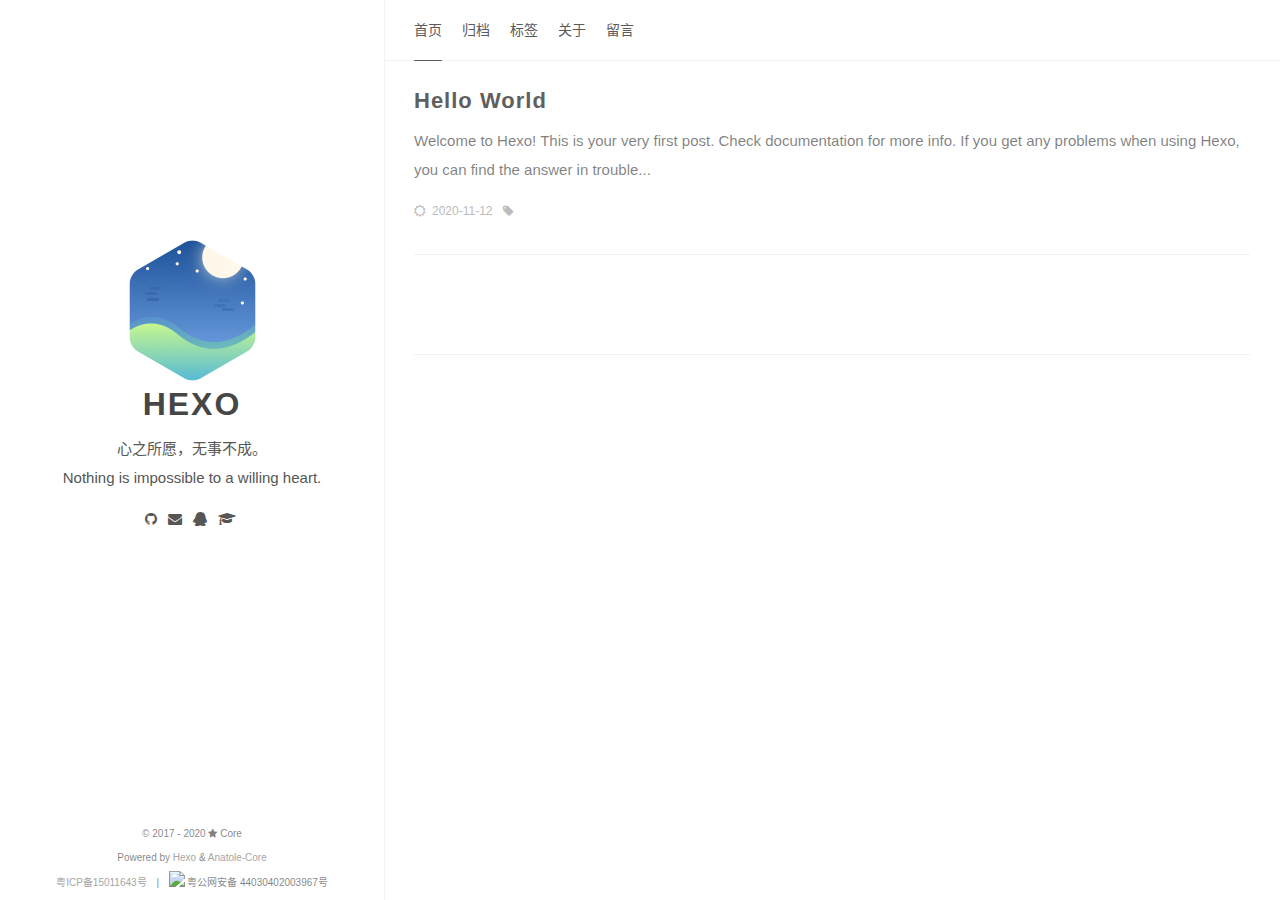
==== index.html @ be593ae1 "Site updated: 2020-11-12 20:21:25" ====
<!DOCTYPE html><html lang="zh-CN"><head><meta charset="utf-8"><meta name="X-UA-Compatible" content="IE=edge"><meta name="author" content="Core"><title>Hexo</title><meta name="description" content="心之所愿，无事不成。&lt;br&gt; Nothing is impossible to a willing heart."><meta name="keywords" content="极限博客,极限Blog,博客,极限"><meta content="width=device-width, initial-scale=1.0, maximum-scale=1.0, user-scalable=0" name="viewport"><meta content="yes" name="apple-mobile-web-app-capable"><meta content="black" name="apple-mobile-web-app-status-bar-style"><meta content="telephone=no" name="format-detection"><meta name="renderer" content="webkit"><link rel="stylesheet" href="/css/style.css"><link rel="stylesheet" href="/css/blog_basic.css"><link rel="stylesheet" href="/css/font-awesome.min.css"><link rel="alternate" type="application/atom+xml" title="ATOM 1.0" href="/atom.xml"><script src="/js/jquery.js"></script><meta name="generator" content="Hexo 5.2.0"></head><body><div class="sidebar animated fadeInDown"><div class="logo-title"><div class="title"><img src="/images/logo@2x.png" style="width:127px;"><h3 title=""><a href="/">Hexo</a></h3><div class="description"><p>心之所愿，无事不成。<br> Nothing is impossible to a willing heart.</p></div></div></div><ul class="social-links"><li><a target="_blank" rel="noopener" href="https://github.com/mrcore"><i class="fa fa-github"></i></a></li><li><a href="mailto:x@jixian.io"><i class="fa fa-envelope"></i></a></li><li><a target="_blank" rel="noopener" href="http://sighttp.qq.com/authd?IDKEY="><i class="fa fa-qq"></i></a></li><li><a target="_blank" rel="noopener" href="https://zhihu.com/people/"><i class="fa fa-mortar-board"></i></a></li></ul><div class="footer"><div class="p"> <span>© 2017 - 2020 </span><i class="fa fa-star"></i><span> Core</span></div><div class="by_farbox"><span>Powered by </span><a href="https://hexo.io/zh-cn/" target="_blank">Hexo </a><span> & </span><a href="https://github.com/mrcore/hexo-theme-Anatole-Core" target="_blank">Anatole-Core  </a></div><div class="beian"><a href="http://www.beian.miit.gov.cn/" target="_blank">粤ICP备15011643号</a><span style="height:10px;margin-left: 10px;">|</span><img src="https://qn.jixian.io/gongan.png" style="height:10px;margin-left: 10px;position: relative;top: 1px;"><span style="margin-left: 2px;">粤公网安备 44030402003967号</span></div></div></div><div class="main"><div class="page-top animated fadeInDown"><div class="nav"><li><a class="current" href="/">首页</a></li><li><a href="/archives">归档</a></li><li><a href="/tags">标签</a></li><li><a href="/about">关于</a></li><li><a href="/guestbook">留言</a></li></div><div class="information"><div class="back_btn"><li><a class="fa fa-chevron-left" onclick="window.history.go(-1)" style="display:none;"> </a></li></div></div></div><div class="autopagerize_page_element"><div class="content"><div class="post animated fadeInDown"><div class="post-title"><h3><a href="/2020/11/12/hello-world/">Hello World</a></h3></div><div class="post-content"><p>Welcome to Hexo! This is your very first post. Check documentation for more info. If you get any problems when using Hexo, you can find the answer in trouble...</p></div><div class="post-footer"><div class="meta"><div class="info"><i class="fa fa-sun-o"></i><span class="date">2020-11-12</span><i class="fa fa-tag"></i><span class="leancloud_visitors"></span></div></div></div></div><div class="pagination"><ul class="clearfix"></ul></div></div></div></div><script src="/js/jquery-migrate-1.2.1.min.js"></script><script src="/js/jquery.appear.js"></script><script src="/js/add-bookmark.js"></script><script src="/js/baidu-tongji.js"></script></body></html>
---- css/style.css ----
@charset "UTF-8";
html {
  background-color: #fff;
  -webkit-font-smoothing: antialiased;
}

body {
  color: rgba(0, 0, 0, 0.5);
  font-family: 'PingHei', 'PingFang SC', Helvetica Neue, 'Work Sans', 'Hiragino Sans GB', 'Microsoft YaHei', SimSun, sans-serif;
  font-size: 15px;
  width: 100%;
  margin: 0 auto 30px auto;
  background-color: #fff;
}

p {
  line-height: 1.9em;
  font-weight: 400;
  font-size: 15px;
}

a {
  text-decoration: none;
}

a:link, a:visited {
  opacity: 1;
  -webkit-transition: all .15s linear;
  -moz-transition: all .15s linear;
  -o-transition: all .15s linear;
  -ms-transition: all .15s linear;
  transition: all .15s linear;
  color: #424242;
}

a:hover, a:active {
  color: #4786D6;
}

/*basic styles ends*/
/*animation starts*/
.animated {
  -webkit-animation-fill-mode: both;
  -moz-animation-fill-mode: both;
  -ms-animation-fill-mode: both;
  -o-animation-fill-mode: both;
  animation-fill-mode: both;
  -webkit-animation-duration: 1s;
  -moz-animation-duration: 1s;
  -ms-animation-duration: 1s;
  -o-animation-duration: 1s;
  animation-duration: 1s;
}

.animated.hinge {
  -webkit-animation-duration: 1s;
  -moz-animation-duration: 1s;
  -ms-animation-duration: 1s;
  -o-animation-duration: 1s;
  animation-duration: 1s;
}

@-webkit-keyframes fadeInDown {
  0% {
    opacity: 0;
    -webkit-transform: translateY(-20px);
  }
  100% {
    opacity: 1;
    -webkit-transform: translateY(0);
  }
}
@-moz-keyframes fadeInDown {
  0% {
    opacity: 0;
    -moz-transform: translateY(-20px);
  }
  100% {
    opacity: 1;
    -moz-transform: translateY(0);
  }
}
@-o-keyframes fadeInDown {
  0% {
    opacity: 0;
    -o-transform: translateY(-20px);
  }
  100% {
    opacity: 1;
    -o-transform: translateY(0);
  }
}
@keyframes fadeInDown {
  0% {
    opacity: 0;
    transform: translateY(-20px);
  }
  100% {
    opacity: 1;
    transform: translateY(0);
  }
}
.fadeInDown {
  -webkit-animation-name: fadeInDown;
  -moz-animation-name: fadeInDown;
  -o-animation-name: fadeInDown;
  animation-name: fadeInDown;
}

/*animation ends*/
.content {
  height: auto;
  float: right;
  width: 70%;
  margin-top: 60px;
}

.page-top {
  width: 70%;
  position: fixed;
  right: 0;
  z-index: 3;
  background-color: #fff;
  height: 60px;
  border-bottom: 1px solid #f2f2f2;
}
.page-top .nav {
  list-style: none;
  padding: 18px 30px;
  float: left;
  font-size: 14px;
}
.page-top .nav li {
  position: relative;
  display: initial;
  padding-right: 20px;
}
.page-top .nav a {
  color: #5A5A5A;
}
.page-top .nav a:hover {
  color: #4786D6;
}
.page-top .nav a.current {
  color: #5A5A5A;
  padding-bottom: 22px;
  border-bottom: 1px solid #5A5A5A;
}
.page-top .information {
  float: right;
  padding-top: 12px;
  padding-right: 20px;
}
.page-top .information .avatar {
  float: right;
}
.page-top .information .avatar img {
  width: 32px;
  height: 32px;
  border-radius: 300px;
}
.page-top .information .back_btn {
  float: left;
  padding-top: 5px;
  margin-right: -10px;
}
.page-top .information .back_btn li {
  display: initial;
  padding-right: 40px;
}

.sidebar {
  width: 30%;
  -webkit-background-size: cover;
  background-size: cover;
  background-color: #fff;
  height: 100%;
  transition: 0.8s;
  top: 0;
  left: 0;
  position: fixed;
  z-index: 4;
  border-right: 1px solid #f2f2f2;
}
.sidebar .logo-title {
  text-align: center;
  padding-top: 240px;
}
.sidebar .logo-title .description {
  font-size: 14px;
  color: #565654;
}
.sidebar .logo-title .logo {
  margin: 0 auto;
}
.sidebar .logo-title .title h3 {
  text-transform: uppercase;
  font-size: 2rem;
  font-weight: bold;
  letter-spacing: 2px;
  line-height: 1;
  margin: 0;
}
.sidebar .logo-title .title a {
  text-decoration: none;
  color: #464646;
  font-size: 2rem;
  font-weight: bold;
}
.sidebar .social-links {
  list-style: none;
  padding: 0;
  font-size: 14px;
  text-align: center;
}
.sidebar .social-links i {
  margin-right: 3px;
}
.sidebar .social-links li {
  display: inline;
  padding: 0 4px;
  line-height: 0;
}
.sidebar .social-links a {
  color: #565654;
}
.sidebar .social-links a:hover {
  color: #4786D6;
}

.post {
  background-color: #FFF;
  margin: 30px;
}
.post .post-title h1 {
  text-transform: uppercase;
  font-size: 30px;
  letter-spacing: 5px;
  line-height: 1;
}
.post .post-title h2 {
  text-transform: uppercase;
  letter-spacing: 1px;
  font-size: 28px;
  line-height: 1;
  font-weight: 600;
  color: #5f5f5f;
}
.post .post-title h3 {
  /*text-transform: uppercase;*/
  letter-spacing: 1px;
  line-height: 1;
  font-weight: 600;
  color: #464646;
  font-size: 22px;
  margin: 0;
}
.post .post-title a {
  text-decoration: none;
  letter-spacing: 1px;
  color: #5f5f5f;
}
.post .post-title a:hover {
  text-decoration: underline;
}
.post .post-content a {
  text-decoration: none;
  letter-spacing: 1px;
  color: #4786D6;
}
.post .post-content a:hover {
  color: #2F69B3;
}

.post .post-content h1 {
  color: #5F5F5F;
  font-size: 20px;
  font-weight: 600;
}
.post .post-content h2 {
  color: #5F5F5F;
  font-size: 19px;
}
.post .post-content h3 {
  color: #5F5F5F;
  font-size: 18px;
  font-weight: 600;
}
.post .post-content h4 {
  color: #5F5F5F;
  font-size: 17px;
}
.post .post-content h5 {
  color: #5F5F5F;
  font-size: 16px;
  font-weight: 600;
}
.post .post-content h6 {
  color: #5F5F5F;
  font-size: 15px;
}

.post .post-footer {
  padding: 0 0 30px 0;
  border-bottom: 1px solid #f2f2f2;
}
.post .post-footer .meta {
  max-width: 100%;
  height: 25px;
  color: #bbbbbb;
}
.post .post-footer .meta .info {
  float: left;
  font-size: 12px;
}
.post .post-footer .meta .info .date {
  margin-right: 10px;
}
.post .post-footer .meta a {
  text-decoration: none;
  color: #bbbbbb;
  padding-right: 10px;
}
.post .post-footer .meta a:hover {
  color: #4786D6;
}
.post .post-footer .meta i {
  margin-right: 6px;
}
.post .post-footer .tags {
  padding-bottom: 15px;
  font-size: 13px;
}
.post .post-footer .tags ul {
  list-style-type: none;
  display: inline;
  margin: 0;
  padding: 0;
}
.post .post-footer .tags ul li {
  list-style-type: none;
  margin: 0;
  padding-right: 5px;
  display: inline;
}
.post .post-footer .tags a {
  text-decoration: none;
  color: rgba(0, 0, 0, 0.44);
  font-weight: 400;
}
.post .post-footer .tags a:hover {
  text-decoration: none;
}

.pagination {
  margin: 30px;
  padding: 0px 0 56px 0;
  border-bottom: 1px solid #f2f2f2;
}
.pagination ul {
  list-style: none;
  margin: 0;
  padding: 0;
  height: 13px;
}
.pagination ul li {
  margin: 0 2px 0 2px;
  display: inline;
  line-height: 1;
}
.pagination ul li a {
  text-decoration: none;
}
.pagination .pre {
  float: left;
}
.pagination .next {
  float: right;
}

.like-reblog-buttons {
  float: right;
}

.like-button {
  float: right;
  padding: 0 0 0 10px;
}

.reblog-button {
  float: right;
  padding: 0;
}

#install-btn {
  position: fixed;
  bottom: 0px;
  right: 6px;
}

#disqus_thread {
  margin: 30px;
  border-bottom: 1px solid #f2f2f2;
}

.footer {
  clear: both;
  text-align: center;
  font-size: 10px;
  margin: 0 auto;
  bottom: 0;
  position: absolute;
  width: 100%;
  padding-bottom: 5px;
  background: #fff;
}
.footer a {
  color: #A6A6A6;
}
.footer a:hover {
  color: #4786D6;
}

/*for archive*/
.archive {
  width: 100%;
}

.list-with-title {
  font-size: 15px;
  margin: 30px;
  padding: 0;
  line-height: 25px;
}
.list-with-title li {
  list-style-type: none;
  padding: 0;
}
.list-with-title .listing-title {
  font-size: 24px;
  color: #666666;
  font-weight: 600;
  line-height: 2.2em;
}
.list-with-title .listing {
  padding: 0;
}
.list-with-title .listing .listing-post {
  padding-bottom: 5px;
}
.list-with-title .listing .listing-post .post-time {
  float: right;
  color: #C5C5C5;
}
.list-with-title .listing .listing-post a {
  color: #8F8F8F;
}
.list-with-title .listing .listing-post a:hover {
  color: #4786D6;
}

/* share */
.share {
  margin: 0px 30px;
  display: inline-flex;
}

.evernote {
  width: 32px;
  height: 32px;
  border-radius: 300px;
  background-color: #3E3E3E;
  margin-right: 5px;
}
.evernote a {
  color: #fff;
  padding: 11px;
  font-size: 12px;
}
.evernote a:hover {
  color: #ED6243;
  padding: 11px;
}

.weibo {
  width: 32px;
  height: 32px;
  border-radius: 300px;
  background-color: #ED6243;
  margin-right: 5px;
}
.weibo a {
  color: #fff;
  padding: 9px;
}
.weibo a:hover {
  color: #BD4226;
}

.twitter {
  width: 32px;
  height: 32px;
  border-radius: 300px;
  background-color: #59C0FD;
  margin-right: 5px;
}
.twitter a {
  color: #fff;
  padding: 9px;
}
.twitter a:hover {
  color: #4B9ECE;
}

/* about */
.about {
  margin: 30px;
}
.about h3 {
  font-size: 22px;
}

/* links*/
.links {
  margin: 30px;
}
.links h3 {
  font-size: 22px;
}
.links a {
  cursor: pointer;
}

/* 评论样式 */
.comment-count {
  color: #666;
}

.tab-community {
  color: #666;
}

.read_more {
  font-size: 14px;
}

.back-button {
  padding-top: 30px;
  max-width: 100px;
  padding-left: 40px;
  float: left;
}

/* 默认评论样式 */
#fb_comments_container {
  margin: 30px;
}

/* 按钮样式 */
a.btn {
  color: #868686;
  font-weight: 400;
}

.btn {
  display: inline-block;
  position: relative;
  outline: 0;
  color: rgba(0, 0, 0, 0.44);
  background: transparent;
  font-size: 14px;
  text-align: center;
  text-decoration: none;
  cursor: pointer;
  border: 1px solid rgba(0, 0, 0, 0.15);
  white-space: nowrap;
  font-weight: 400;
  font-style: normal;
  border-radius: 999em;
}

.btn:hover {
  display: inline-block;
  position: relative;
  outline: 0px;
  color: #464545;
  background: transparent;
  font-size: 14px;
  text-align: center;
  text-decoration: none;
  cursor: pointer;
  border: 1px solid #464545;
  white-space: nowrap;
  font-weight: 400;
  font-style: normal;
  border-radius: 999em;
}

[role="back"] {
  padding: 0.5em 1.25em;
  line-height: 1.666em;
}

[role="home"] {
  padding: 0.5em 1.25em;
  line-height: 1.666em;
}

[role="navigation"] {
  padding: 0.5em 1.25em;
  line-height: 1.666em;
}

[role="tags"] {
  padding: 6px 12px;
}

/* Menu样式 */
.menu {
  float: right;
  padding-top: 30px;
}
.menu .btn-down {
  margin: 0px;
}
.menu .btn-down li {
  list-style: none;
  width: 100px;
}
.menu .btn-down li a {
  display: inline-block;
  position: relative;
  padding: 0.5em 1.25em;
  outline: 0;
  color: rgba(0, 0, 0, 0.44);
  background: transparent;
  font-size: 14px;
  text-align: center;
  text-decoration: none;
  cursor: pointer;
  border: 1px solid rgba(0, 0, 0, 0.15);
  white-space: nowrap;
  font-weight: 400;
  font-style: normal;
  border-radius: 999em;
  margin-top: 5px;
}
.menu .btn-down li a:hover {
  position: relative;
  padding: 0.5em 1.25em;
  outline: 0;
  color: #fff;
  background: #3CBD10;
  font-size: 14px;
  text-align: center;
  text-decoration: none;
  cursor: pointer;
  border: 1px solid rgba(0, 0, 0, 0.15);
  white-space: nowrap;
  font-weight: 400;
  font-style: normal;
  border-radius: 999em;
  margin-top: 5px;
}
.menu .btn-down div {
  position: absolute;
  visibility: hidden;
  width: 100px;
  float: right;
}

.page_404 {
  text-align: center;
  padding-top: 50px;
}

@media screen and (max-width: 960px) {
  .sidebar {
    width: 100%;
    position: absolute;
    border-right: none;
    z-index: 1;
  }
  .sidebar .logo-title {
    padding-top: 120px;
  }
  .sidebar .logo-title .title img {
    width: 100px;
  }
  .sidebar .logo-title .title h3 {
    font-size: 20px;
  }

  .page-top {
    width: 100%;
  }

  .post-title h3 {
    line-height: 1.6;
  }

  .content {
    margin-top: 420px;
    width: 100%;
    z-index: 2;
    position: absolute;
  }

  .footer {
    display: none;
  }

  .share {
    display: grid;
  }
}
---- css/blog_basic.css ----
.post-content .tip {
  position: relative;
  margin: 2em 0;
  padding: 12px 24px 12px 30px;
  border-left: 4px solid #f66;
  border-top-right-radius: 2px;
  border-bottom-right-radius: 2px;
  background-color: #f8f8f8
}

.post-content .tip br {
  /**display: none**/
}

.post-content .tip:before {
  position: absolute;
  top: 14px;
  left: -12px;
  content: "!";
  width: 20px;
  height: 20px;
  border-radius: 100%;
  color: #fff;
  font-size: 14px;
  line-height: 20px;
  font-weight: bold;
  text-align: center;
  background-color: #f66;
  font-family: 'Dosis', 'Source Sans Pro', 'Helvetica Neue', Arial, sans-serif
}

.content > .post > .post-content > p {
  word-wrap: break-word;
  word-break: break-all;
}

#ds-thread,#disqus_thread,#cloud-tie-wrapper {
  margin: 0 30px!important
}

pre {
  font-size: 15px;
  background-color: #f0f0f0!important;
  font-family: 'Roboto Mono','Lucida Console','Trebuchet MS','Courier New', Monaco, courier,'PingFang SC','Hiragino Sans GB','Microsoft Jhenghei','Microsoft YaHei', monospace!important
}

figure.highlight {
  position: relative!important;
  margin: 1em 0!important;
  border-radius: 2px!important;
  line-height: 1.1em!important;
  background-color: #f8f8f8!important;
  overflow-x: auto!important
}

figure.highlight table,figure.highlight tr,figure.highlight td {
  width: 100%!important;
  border-collapse: collapse!important;
  padding: 0!important;
  margin: 0!important
}

figure.highlight .gutter {
  display: none!important
}

figure.highlight .code pre {
  padding: 1.2em 1.4em!important;
  line-height: 1.5em!important;
  margin: 0!important
}

figure.highlight.html .code:after,figure.highlight.js .code:after,figure.highlight.bash .code:after,figure.highlight.css .code:after,figure.highlight.scss .code:after,figure.highlight.diff .code:after,figure.highlight.java .code:after,figure.highlight.xml .code:after,figure.highlight.python .code:after,figure.highlight.json .code:after,figure.highlight.swift .code:after,figure.highlight.ruby .code:after,figure.highlight.perl .code:after,figure.highlight.php .code:after,figure.highlight.c .code:after,figure.highlight.cpp .code:after {
  position: absolute!important;
  top: 0!important;
  right: 0!important;
  color: #ccc!important;
  text-align: right!important;
  font-size: 0.75em!important;
  padding: 5px 10px 0!important;
  line-height: 15px!important;
  height: 15px!important;
  font-weight: 600!important
}

figure.highlight.html .code:after {
  content: "HTML"
}

figure.highlight.js .code:after {
  content: "JS"
}

figure.highlight.bash .code:after {
  content: "BASH"
}

figure.highlight.css .code:after {
  content: "CSS"
}

figure.highlight.scss .code:after {
  content: "SCSS"
}

figure.highlight.diff .code:after {
  content: "DIFF"
}

figure.highlight.java .code:after {
  content: "JAVA"
}

figure.highlight.xml .code:after {
  content: "XML"
}

figure.highlight.python .code:after {
  content: "PYTHON"
}

figure.highlight.json .code:after {
  content: "JSON"
}

figure.highlight.swift .code:after {
  content: "SWIFT"
}

figure.highlight.ruby .code:after {
  content: "RUBY"
}

figure.highlight.perl .code:after {
  content: "PERL"
}

figure.highlight.php .code:after {
  content: "PHP"
}

figure.highlight.c .code:after {
  content: "C"
}

figure.highlight.java .code:after {
  content: "JAVA"
}

figure.highlight.cpp .code:after {
  content: "CPP"
}

figure.highlight.cpp .code:after {
  content: 'C++'
}

pre {
  color: #525252!important
}

pre .function .keyword,pre .constant {
  color: #0092db!important
}

pre .keyword,pre .attribute {
  color: #e96900!important
}

pre .number,pre .literal {
  color: #ae81ff!important
}

pre .tag,pre .tag .title,pre .change,pre .winutils,pre .flow,pre .lisp .title,pre .clojure .built_in,pre .nginx .title,pre .tex .special {
  color: #2973b7!important
}

pre .symbol,pre .symbol .string,pre .value,pre .regexp {
  color: #42b983!important
}

pre .title {
  color: #83B917!important
}

pre .tag .value,pre .string,pre .subst,pre .haskell .type,pre .preprocessor,pre .ruby .class .parent,pre .built_in,pre .sql .aggregate,pre .django .template_tag,pre .django .variable,pre .smalltalk .class,pre .javadoc,pre .django .filter .argument,pre .smalltalk .localvars,pre .smalltalk .array,pre .attr_selector,pre .pseudo,pre .addition,pre .stream,pre .envvar,pre .apache .tag,pre .apache .cbracket,pre .tex .command,pre .prompt {
  color: #42b983!important
}

pre .comment,pre .java .annotation,pre .python .decorator,pre .template_comment,pre .pi,pre .doctype,pre .shebang,pre .apache .sqbracket,pre .tex .formula {
  color: #b3b3b3!important
}

pre .deletion {
  color: #BA4545!important
}

pre .coffeescript .javascript,pre .javascript .xml,pre .tex .formula,pre .xml .javascript,pre .xml .vbscript,pre .xml .css,pre .xml .cdata {
  opacity: 0.5!important
}

html {
  height: 100%;
  max-height: 100%;
  padding: 0;
  margin: 0; }

  body {
    padding: 0;
    margin: 0;
    line-height: 1.6em; }

    .clear {
      clear: both;
      display: block;
      overflow: hidden;
      visibility: hidden;
      width: 0;
      height: 0; }

      h1, h2, h3, h4, h5, h6 {
        text-rendering: optimizeLegibility;
        line-height: 1;
        margin: 2rem 0; }

        h1 {
          font-size: 2.1rem;
          line-height: 1.2em; }

          h2 {
            font-size: 1.9rem;
            line-height: 1.2em; }

            h3 {
              font-size: 1.75rem; }

              h4 {
                font-size: 1.3rem; }

                h5 {
                  font-size: 1.2rem; }

                  h6 {
                    font-size: 1.1rem; }

                    img {
                      max-width: 100%;
                      height: auto; }

                      p, ul, ol, dl {
                        margin: 1em 0; }

                        ol ol, ul ul, ul ol, ol ul {
                          margin: 0.4em 0; }

                          ul p, ol p, li p, .content li p, blockquote p, .content blockquote p,
                          .post blockquote p, .post li p {
                            margin: 0;
                            overflow: visible; }

                            a img {
                              border: none; }

dl dt {
  float: left;
  width: 180px;
  overflow: hidden;
  clear: left;
  text-align: right;
  text-overflow: ellipsis;
  white-space: nowrap;
  font-weight: bold;
  margin-bottom: 1em; }

  dl dd {
    margin-left: 200px;
    margin-bottom: 1em; }

    hr {
      display: block;
      height: 1px;
      border: 0;
      border-top: 1px solid #efefef;
      margin: 3.2em 0;
      padding: 0; }

      blockquote {
        box-sizing: border-box;
        margin: 1.6em 0 1.6em -2.2em;
        padding: 0 0 0 1.6em;
        border-left: #4a4a4a 0.4em solid; }

        blockquote p {
          margin: 0.8em 0; }

          blockquote small {
            display: inline-block;
            margin: 0.8em 0 0.8em 1.5em;
            font-size: 0.9em;
            color: #ccc; }

            blockquote small:before {
              content: '\2014 \00A0'; }

              blockquote cite {
                font-weight: bold; }

                blockquote cite a {
                  font-weight: normal; }

                  mark {
                    background-color: #ffc336; }

                    code, tt {
                      padding: 1px 3px;
                      font-family: Inconsolata, monospace, sans-serif;
                      font-size: 0.95em;
                      white-space: pre-wrap;
                      border: 1px solid #E3EDF3;
                      background: #f7f7f9;
                      color: #d14;
                      border-radius: 2px; }
/**
                      pre {
                        -moz-box-sizing: border-box;
                        box-sizing: border-box;
                        margin: 1.6em 0;
                        border: 1px solid #E3EDF3;
                        width: 100%;
                        padding: 10px;
                        font-family: Inconsolata, monospace, sans-serif;
                        font-size: 0.9em;
                        white-space: pre;
                        overflow: auto;
                        background: #F7FAFB;
                        border-radius: 3px; }

                        pre code, tt {
                          font-size: inherit;
                          white-space: -moz-pre-wrap;
                          white-space: pre-wrap;
                          background: transparent;
                          border: none;
                          color: #333;
                          padding: 0; }

                          kbd {
                            display: inline-block;
                            margin-bottom: 0.4em;
                            padding: 1px 8px;
                            border: #ccc 1px solid;
                            color: #666;
                            text-shadow: #fff 0 1px 0;
                            font-size: 0.9em;
                            font-weight: bold;
                            background: #f4f4f4;
                            border-radius: 4px;
                            box-shadow: 0 1px 0 rgba(0, 0, 0, 0.2), 0 1px 0 0 white inset; }

                            table {
                              -moz-box-sizing: border-box;
                              box-sizing: border-box;
                              margin: 1em 0;
                              width: 100%;
                              max-width: 100%;
                              border-width: 1px;
                              border-style: solid;
                              background-color: transparent; }

                              table, table tr, table tr td, table tr th {
                                border-color: #e5e5e5; }

                                table th {
                                  color: #666666;
                                  background-color: #fdfdfd; }

                                  tr th {
                                    border-bottom-width: 1px;
                                    border-bottom-style: solid;
                                    text-align: left; }

                                    tr th, tr td {
                                      padding: 5px 20px;
                                      border-right: 1px solid;
                                      font-size: 1rem; }

                                      tr th:last-child, tr td:last-child {
                                        border-right: 0px; }

                                        table th {
                                          font-weight: bold; }

                                          table tbody > tr:nth-child(odd) > td, table tbody > tr:nth-child(odd) > th {
                                            background-color: #f9f9f9; }

                                            .gist {
                                              font-size: 12px; }
                                              .gist table {
                                                margin: 0;
                                                width: auto; }
                                                .gist table pre {
                                                  font-size: 12px; }
                                                  .gist table .line-numbers {
                                                    font-size: 12px; }
**/

.toc {
  border: 1px solid #f0f0f0;
  margin-bottom: 20px;
  padding: 10px 30px; }

  #fb_comments_container {
    overflow: hidden;
    margin: 0 auto; }
    #fb_comments_container #fb_comments {
      list-style-type: none;
      padding: 0; }
      #fb_comments_container #fb_comments h1 {
        font-size: 1.3em; }
        #fb_comments_container #fb_comments h2 {
          font-size: 1.2em; }
          #fb_comments_container #fb_comments h3 {
            font-size: 1.1em; }
            #fb_comments_container #fb_comments h4, #fb_comments_container #fb_comments h5,
            #fb_comments_container #fb_comments h6 {
              font-size: 1.05em; }
              #fb_comments_container #fb_comments .comment {
                position: relative;
                padding: 25px 0;
                border-bottom: 1px solid rgba(150, 150, 150, 0.2);
                *border-bottom: 1px solid #f0f0f0; }
                #fb_comments_container #fb_comments .comment .avatar {
                  position: absolute;
                  top: 25px;
                  left: 0;
                  width: 50px;
                  float: left; }
                  #fb_comments_container #fb_comments .comment .avatar img {
                    width: 48px;
                    border: none;
                    border-radius: 5px;
                    margin: 0; }
                #fb_comments_container #fb_comments .comment .comment_body,
                #fb_comments_container #fb_comments .comment .c_content {
                  margin-left: 70px;
                  display: block; }
                  #fb_comments_container #fb_comments .comment .comment_body p,
                  #fb_comments_container #fb_comments .comment .c_content p {
                    margin: 5px 0 15px 0;
                    padding: 0;
                    line-height: 1.8; }
                    #fb_comments_container #fb_comments .comment .comment_body .author,
                    #fb_comments_container #fb_comments .comment .c_content .author {
                      line-height: 1.5em;
                      margin: 0;
                      padding: 0; }
                      #fb_comments_container #fb_comments .comment .comment_body .author b,
                      #fb_comments_container #fb_comments .comment .c_content .author b {
                        color: #555; }
                        #fb_comments_container #fb_comments .comment .comment_body .author small,
                        #fb_comments_container #fb_comments .comment .c_content .author small {
                          font-weight: normal;
                          padding-left: 10px;
                          font-size: 0.7em;
                          color: #666; }

#fb_new_comment {
  padding-bottom: 50px; }
  #fb_new_comment textarea {
    border-radius: 5px;
    height: 80px;
    width: 98%;
    padding: 5px;
    font-size: 1em;
    border: 1px solid rgba(150, 150, 150, 0.5);
    *border: 1px solid #a8a8a8;
    line-height: 1.5; }
    #fb_new_comment .comment_error {
      color: red;
      text-align: center;
      display: block;
      font-size: 0.8em;
      padding-top: 1em; }
      #fb_new_comment .c_button:hover {
        background: #E60900;
        color: #fff;
        text-decoration: none; }
        #fb_new_comment .c_button, #fb_new_comment #c_submit {
          cursor: pointer;
          font-family: "Hiragino Sans GB", "Microsoft YaHei", sans-serif;
          font-size: 1em;
          line-height: 1.3em;
          letter-spacing: 1px;
          border-radius: 5px;
          padding: 5px 5px 2px 5px; }
          #fb_new_comment .input_body {
            margin-top: 10px; }
            #fb_new_comment .input_body ul {
              list-style: none;
              padding: 5px 0;
              margin: auto 0; }
              #fb_new_comment .input_body ul li {
                float: left;
                margin-right: 2.2%;
                *margin-right: 22px; }
                #fb_new_comment .input_body ul li label {
                  line-height: 1em; }
                  #fb_new_comment .input_body ul li input {
                    border-radius: 5px;
                    border: 1px solid #ddd;
                    padding: 5px;
                    background: rgba(255, 255, 255, 0.5);
                    margin: 0 0 10px 0; }

#SwfStore_farbox_0 {
  height: 0;
  overflow: hidden; }

  @media screen and (max-width: 320px) {
    #fb_comments .c_content, #fb_comments .comment_body {
      margin-left: 57px;   }
}

.tag_box{
  position: relative;
  width: 80%;
  margin-top: 1%;
  margin-left: 7.2%;
}

.leancloud-visitors-count{
  margin-left: 5px;
}
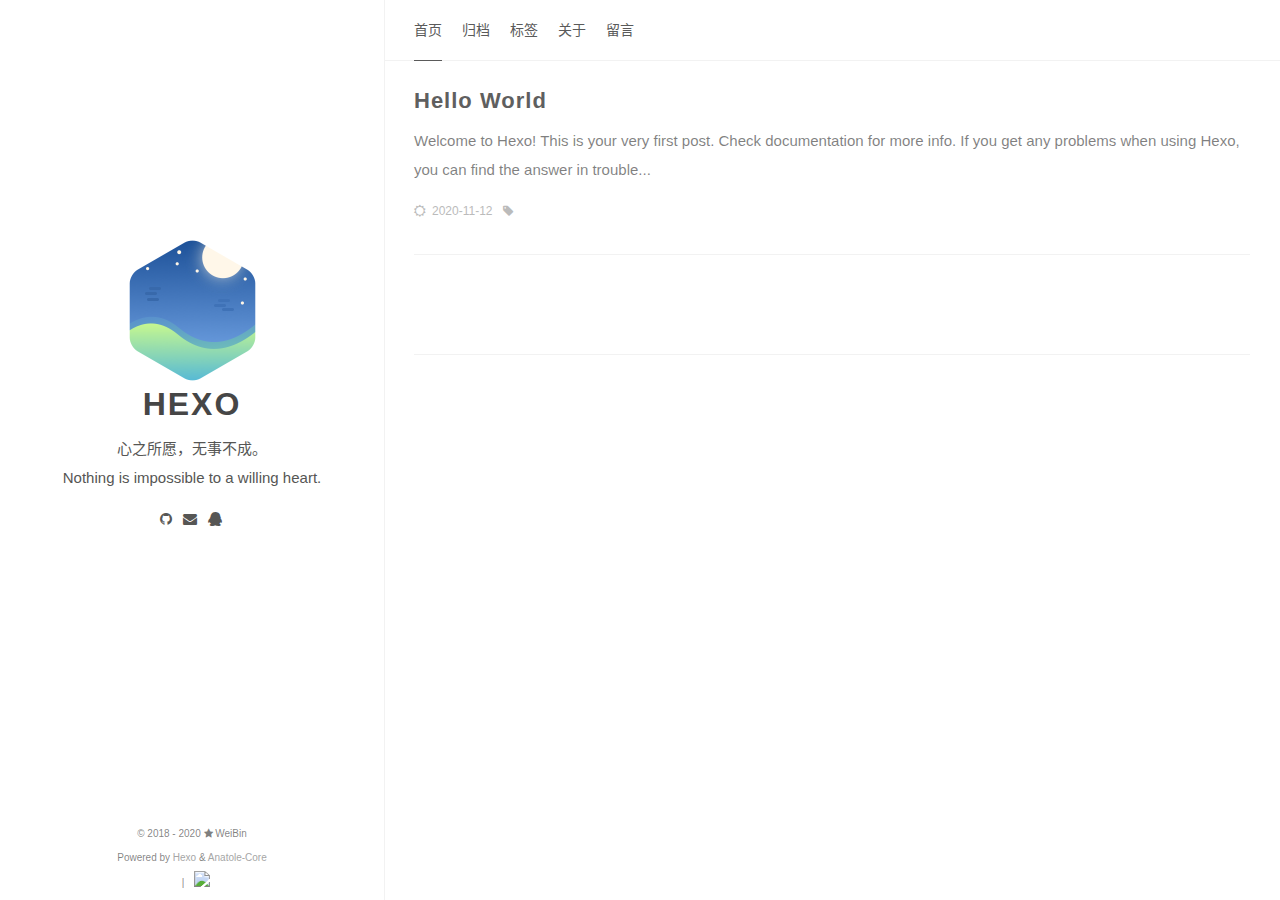
==== commit 2bda9401: "Site updated: 2020-11-12 20:28:20" ====
--- a/index.html
+++ b/index.html
@@ -1 +1 @@
-<!DOCTYPE html><html lang="zh-CN"><head><meta charset="utf-8"><meta name="X-UA-Compatible" content="IE=edge"><meta name="author" content="Core"><title>Hexo</title><meta name="description" content="心之所愿，无事不成。&lt;br&gt; Nothing is impossible to a willing heart."><meta name="keywords" content="极限博客,极限Blog,博客,极限"><meta content="width=device-width, initial-scale=1.0, maximum-scale=1.0, user-scalable=0" name="viewport"><meta content="yes" name="apple-mobile-web-app-capable"><meta content="black" name="apple-mobile-web-app-status-bar-style"><meta content="telephone=no" name="format-detection"><meta name="renderer" content="webkit"><link rel="stylesheet" href="/css/style.css"><link rel="stylesheet" href="/css/blog_basic.css"><link rel="stylesheet" href="/css/font-awesome.min.css"><link rel="alternate" type="application/atom+xml" title="ATOM 1.0" href="/atom.xml"><script src="/js/jquery.js"></script><meta name="generator" content="Hexo 5.2.0"></head><body><div class="sidebar animated fadeInDown"><div class="logo-title"><div class="title"><img src="/images/logo@2x.png" style="width:127px;"><h3 title=""><a href="/">Hexo</a></h3><div class="description"><p>心之所愿，无事不成。<br> Nothing is impossible to a willing heart.</p></div></div></div><ul class="social-links"><li><a target="_blank" rel="noopener" href="https://github.com/mrcore"><i class="fa fa-github"></i></a></li><li><a href="mailto:x@jixian.io"><i class="fa fa-envelope"></i></a></li><li><a target="_blank" rel="noopener" href="http://sighttp.qq.com/authd?IDKEY="><i class="fa fa-qq"></i></a></li><li><a target="_blank" rel="noopener" href="https://zhihu.com/people/"><i class="fa fa-mortar-board"></i></a></li></ul><div class="footer"><div class="p"> <span>© 2017 - 2020 </span><i class="fa fa-star"></i><span> Core</span></div><div class="by_farbox"><span>Powered by </span><a href="https://hexo.io/zh-cn/" target="_blank">Hexo </a><span> & </span><a href="https://github.com/mrcore/hexo-theme-Anatole-Core" target="_blank">Anatole-Core  </a></div><div class="beian"><a href="http://www.beian.miit.gov.cn/" target="_blank">粤ICP备15011643号</a><span style="height:10px;margin-left: 10px;">|</span><img src="https://qn.jixian.io/gongan.png" style="height:10px;margin-left: 10px;position: relative;top: 1px;"><span style="margin-left: 2px;">粤公网安备 44030402003967号</span></div></div></div><div class="main"><div class="page-top animated fadeInDown"><div class="nav"><li><a class="current" href="/">首页</a></li><li><a href="/archives">归档</a></li><li><a href="/tags">标签</a></li><li><a href="/about">关于</a></li><li><a href="/guestbook">留言</a></li></div><div class="information"><div class="back_btn"><li><a class="fa fa-chevron-left" onclick="window.history.go(-1)" style="display:none;"> </a></li></div></div></div><div class="autopagerize_page_element"><div class="content"><div class="post animated fadeInDown"><div class="post-title"><h3><a href="/2020/11/12/hello-world/">Hello World</a></h3></div><div class="post-content"><p>Welcome to Hexo! This is your very first post. Check documentation for more info. If you get any problems when using Hexo, you can find the answer in trouble...</p></div><div class="post-footer"><div class="meta"><div class="info"><i class="fa fa-sun-o"></i><span class="date">2020-11-12</span><i class="fa fa-tag"></i><span class="leancloud_visitors"></span></div></div></div></div><div class="pagination"><ul class="clearfix"></ul></div></div></div></div><script src="/js/jquery-migrate-1.2.1.min.js"></script><script src="/js/jquery.appear.js"></script><script src="/js/add-bookmark.js"></script><script src="/js/baidu-tongji.js"></script></body></html>+<!DOCTYPE html><html lang="zh-CN"><head><meta charset="utf-8"><meta name="X-UA-Compatible" content="IE=edge"><meta name="author" content="WeiBin"><title>Hexo</title><meta name="description" content="心之所愿，无事不成。&lt;br&gt; Nothing is impossible to a willing heart."><meta name="keywords" content="前端博客"><meta content="width=device-width, initial-scale=1.0, maximum-scale=1.0, user-scalable=0" name="viewport"><meta content="yes" name="apple-mobile-web-app-capable"><meta content="black" name="apple-mobile-web-app-status-bar-style"><meta content="telephone=no" name="format-detection"><meta name="renderer" content="webkit"><link rel="stylesheet" href="/css/style.css"><link rel="stylesheet" href="/css/blog_basic.css"><link rel="stylesheet" href="/css/font-awesome.min.css"><link rel="alternate" type="application/atom+xml" title="ATOM 1.0" href="/atom.xml"><script src="/js/jquery.js"></script><meta name="generator" content="Hexo 5.2.0"></head><body><div class="sidebar animated fadeInDown"><div class="logo-title"><div class="title"><img src="/images/logo@2x.png" style="width:127px;"><h3 title=""><a href="/">Hexo</a></h3><div class="description"><p>心之所愿，无事不成。<br> Nothing is impossible to a willing heart.</p></div></div></div><ul class="social-links"><li><a target="_blank" rel="noopener" href="https://github.com/liaowbin"><i class="fa fa-github"></i></a></li><li><a href="mailto:liaowbin@126.com"><i class="fa fa-envelope"></i></a></li><li><a target="_blank" rel="noopener" href="http://sighttp.qq.com/authd?IDKEY=2293044773"><i class="fa fa-qq"></i></a></li></ul><div class="footer"><div class="p"> <span>© 2018 - 2020 </span><i class="fa fa-star"></i><span> WeiBin</span></div><div class="by_farbox"><span>Powered by </span><a href="https://hexo.io/zh-cn/" target="_blank">Hexo </a><span> & </span><a href="https://github.com/mrcore/hexo-theme-Anatole-Core" target="_blank">Anatole-Core  </a></div><div class="beian"><a href="http://www.beian.miit.gov.cn/" target="_blank"></a><span style="height:10px;margin-left: 10px;">|</span><img src="https://qn.jixian.io/gongan.png" style="height:10px;margin-left: 10px;position: relative;top: 1px;"><span style="margin-left: 2px;"></span></div></div></div><div class="main"><div class="page-top animated fadeInDown"><div class="nav"><li><a class="current" href="/">首页</a></li><li><a href="/archives">归档</a></li><li><a href="/tags">标签</a></li><li><a href="/about">关于</a></li><li><a href="/guestbook">留言</a></li></div><div class="information"><div class="back_btn"><li><a class="fa fa-chevron-left" onclick="window.history.go(-1)" style="display:none;"> </a></li></div></div></div><div class="autopagerize_page_element"><div class="content"><div class="post animated fadeInDown"><div class="post-title"><h3><a href="/2020/11/12/hello-world/">Hello World</a></h3></div><div class="post-content"><p>Welcome to Hexo! This is your very first post. Check documentation for more info. If you get any problems when using Hexo, you can find the answer in trouble...</p></div><div class="post-footer"><div class="meta"><div class="info"><i class="fa fa-sun-o"></i><span class="date">2020-11-12</span><i class="fa fa-tag"></i><span class="leancloud_visitors"></span></div></div></div></div><div class="pagination"><ul class="clearfix"></ul></div></div></div></div><script src="/js/jquery-migrate-1.2.1.min.js"></script><script src="/js/jquery.appear.js"></script><script src="/js/add-bookmark.js"></script><script src="/js/baidu-tongji.js"></script></body></html>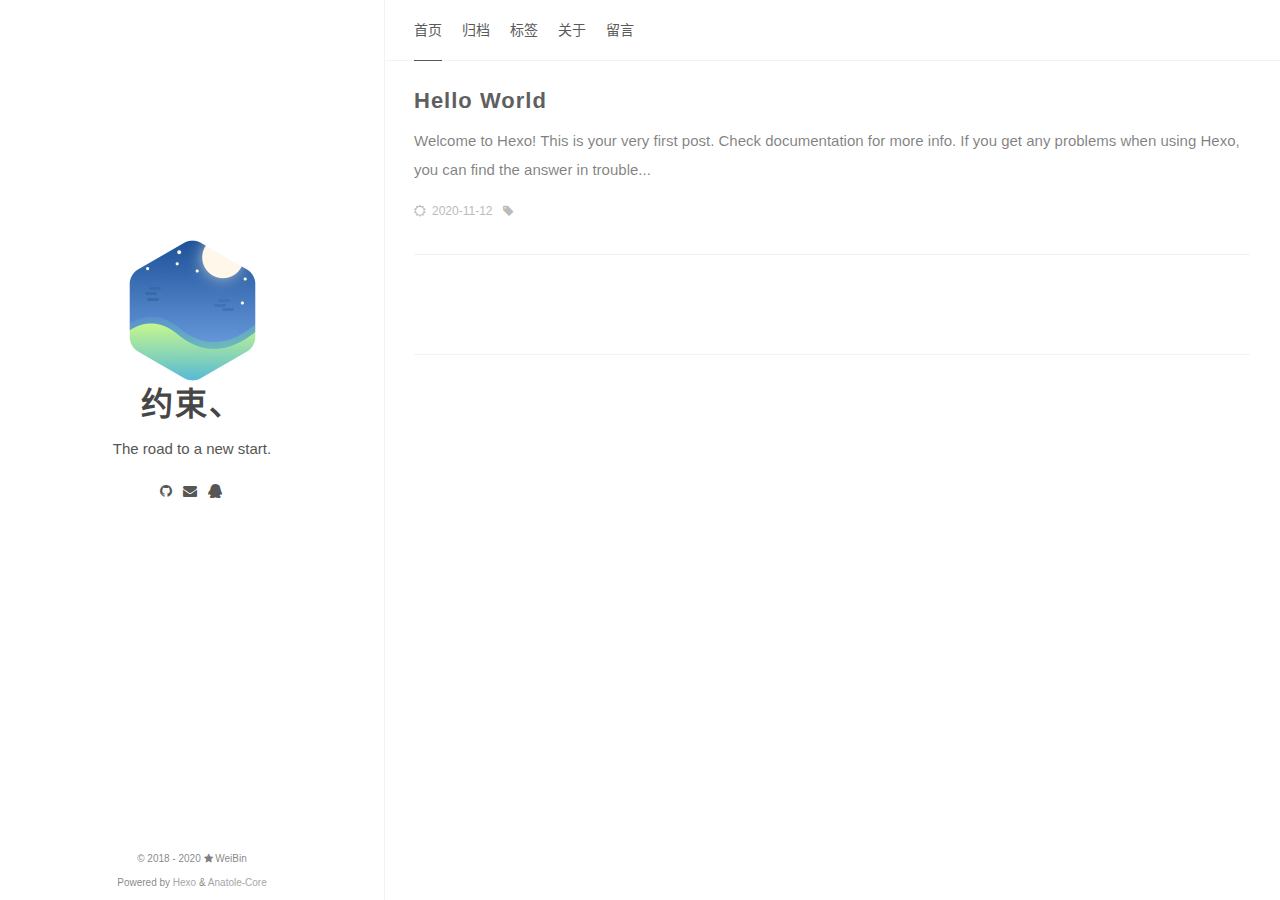
==== commit 1e6db78e: "Site updated: 2020-11-14 09:47:43" ====
--- a/index.html
+++ b/index.html
@@ -1 +1 @@
-<!DOCTYPE html><html lang="zh-CN"><head><meta charset="utf-8"><meta name="X-UA-Compatible" content="IE=edge"><meta name="author" content="WeiBin"><title>Hexo</title><meta name="description" content="心之所愿，无事不成。&lt;br&gt; Nothing is impossible to a willing heart."><meta name="keywords" content="前端博客"><meta content="width=device-width, initial-scale=1.0, maximum-scale=1.0, user-scalable=0" name="viewport"><meta content="yes" name="apple-mobile-web-app-capable"><meta content="black" name="apple-mobile-web-app-status-bar-style"><meta content="telephone=no" name="format-detection"><meta name="renderer" content="webkit"><link rel="stylesheet" href="/css/style.css"><link rel="stylesheet" href="/css/blog_basic.css"><link rel="stylesheet" href="/css/font-awesome.min.css"><link rel="alternate" type="application/atom+xml" title="ATOM 1.0" href="/atom.xml"><script src="/js/jquery.js"></script><meta name="generator" content="Hexo 5.2.0"></head><body><div class="sidebar animated fadeInDown"><div class="logo-title"><div class="title"><img src="/images/logo@2x.png" style="width:127px;"><h3 title=""><a href="/">Hexo</a></h3><div class="description"><p>心之所愿，无事不成。<br> Nothing is impossible to a willing heart.</p></div></div></div><ul class="social-links"><li><a target="_blank" rel="noopener" href="https://github.com/liaowbin"><i class="fa fa-github"></i></a></li><li><a href="mailto:liaowbin@126.com"><i class="fa fa-envelope"></i></a></li><li><a target="_blank" rel="noopener" href="http://sighttp.qq.com/authd?IDKEY=2293044773"><i class="fa fa-qq"></i></a></li></ul><div class="footer"><div class="p"> <span>© 2018 - 2020 </span><i class="fa fa-star"></i><span> WeiBin</span></div><div class="by_farbox"><span>Powered by </span><a href="https://hexo.io/zh-cn/" target="_blank">Hexo </a><span> & </span><a href="https://github.com/mrcore/hexo-theme-Anatole-Core" target="_blank">Anatole-Core  </a></div><div class="beian"><a href="http://www.beian.miit.gov.cn/" target="_blank"></a><span style="height:10px;margin-left: 10px;">|</span><img src="https://qn.jixian.io/gongan.png" style="height:10px;margin-left: 10px;position: relative;top: 1px;"><span style="margin-left: 2px;"></span></div></div></div><div class="main"><div class="page-top animated fadeInDown"><div class="nav"><li><a class="current" href="/">首页</a></li><li><a href="/archives">归档</a></li><li><a href="/tags">标签</a></li><li><a href="/about">关于</a></li><li><a href="/guestbook">留言</a></li></div><div class="information"><div class="back_btn"><li><a class="fa fa-chevron-left" onclick="window.history.go(-1)" style="display:none;"> </a></li></div></div></div><div class="autopagerize_page_element"><div class="content"><div class="post animated fadeInDown"><div class="post-title"><h3><a href="/2020/11/12/hello-world/">Hello World</a></h3></div><div class="post-content"><p>Welcome to Hexo! This is your very first post. Check documentation for more info. If you get any problems when using Hexo, you can find the answer in trouble...</p></div><div class="post-footer"><div class="meta"><div class="info"><i class="fa fa-sun-o"></i><span class="date">2020-11-12</span><i class="fa fa-tag"></i><span class="leancloud_visitors"></span></div></div></div></div><div class="pagination"><ul class="clearfix"></ul></div></div></div></div><script src="/js/jquery-migrate-1.2.1.min.js"></script><script src="/js/jquery.appear.js"></script><script src="/js/add-bookmark.js"></script><script src="/js/baidu-tongji.js"></script></body></html>+<!DOCTYPE html><html lang="zh-CN"><head><meta charset="utf-8"><meta name="X-UA-Compatible" content="IE=edge"><meta name="author" content="WeiBin"><title>约束、</title><meta name="description" content="The road to a new start."><meta name="keywords" content="前端博客"><meta content="width=device-width, initial-scale=1.0, maximum-scale=1.0, user-scalable=0" name="viewport"><meta content="yes" name="apple-mobile-web-app-capable"><meta content="black" name="apple-mobile-web-app-status-bar-style"><meta content="telephone=no" name="format-detection"><meta name="renderer" content="webkit"><link rel="stylesheet" href="/css/style.css"><link rel="stylesheet" href="/css/blog_basic.css"><link rel="stylesheet" href="/css/font-awesome.min.css"><link rel="alternate" type="application/atom+xml" title="ATOM 1.0" href="/atom.xml"><script src="/js/jquery.js"></script><meta name="generator" content="Hexo 5.2.0"></head><body><div class="sidebar animated fadeInDown"><div class="logo-title"><div class="title"><img src="/images/logo@2x.png" style="width:127px;"><h3 title=""><a href="/">约束、</a></h3><div class="description"><p>The road to a new start.</p></div></div></div><ul class="social-links"><li><a target="_blank" rel="noopener" href="https://github.com/liaowbin"><i class="fa fa-github"></i></a></li><li><a href="mailto:liaowbin@126.com"><i class="fa fa-envelope"></i></a></li><li><a target="_blank" rel="noopener" href="http://sighttp.qq.com/authd?IDKEY=2293044773"><i class="fa fa-qq"></i></a></li></ul><div class="footer"><div class="p"> <span>© 2018 - 2020 </span><i class="fa fa-star"></i><span> WeiBin</span></div><div class="by_farbox"><span>Powered by </span><a href="https://hexo.io/zh-cn/" target="_blank">Hexo </a><span> & </span><a href="https://github.com/mrcore/hexo-theme-Anatole-Core" target="_blank">Anatole-Core  </a></div></div></div><div class="main"><div class="page-top animated fadeInDown"><div class="nav"><li><a class="current" href="/">首页</a></li><li><a href="/archives">归档</a></li><li><a href="/tags">标签</a></li><li><a href="/about">关于</a></li><li><a href="/guestbook">留言</a></li></div><div class="information"><div class="back_btn"><li><a class="fa fa-chevron-left" onclick="window.history.go(-1)" style="display:none;"> </a></li></div></div></div><div class="autopagerize_page_element"><div class="content"><div class="post animated fadeInDown"><div class="post-title"><h3><a href="/2020/11/12/hello-world/">Hello World</a></h3></div><div class="post-content"><p>Welcome to Hexo! This is your very first post. Check documentation for more info. If you get any problems when using Hexo, you can find the answer in trouble...</p></div><div class="post-footer"><div class="meta"><div class="info"><i class="fa fa-sun-o"></i><span class="date">2020-11-12</span><i class="fa fa-tag"></i><span class="leancloud_visitors"></span></div></div></div></div><div class="pagination"><ul class="clearfix"></ul></div></div></div></div><script src="/js/jquery-migrate-1.2.1.min.js"></script><script src="/js/jquery.appear.js"></script><script src="/js/add-bookmark.js"></script><script src="/js/baidu-tongji.js"></script></body></html>